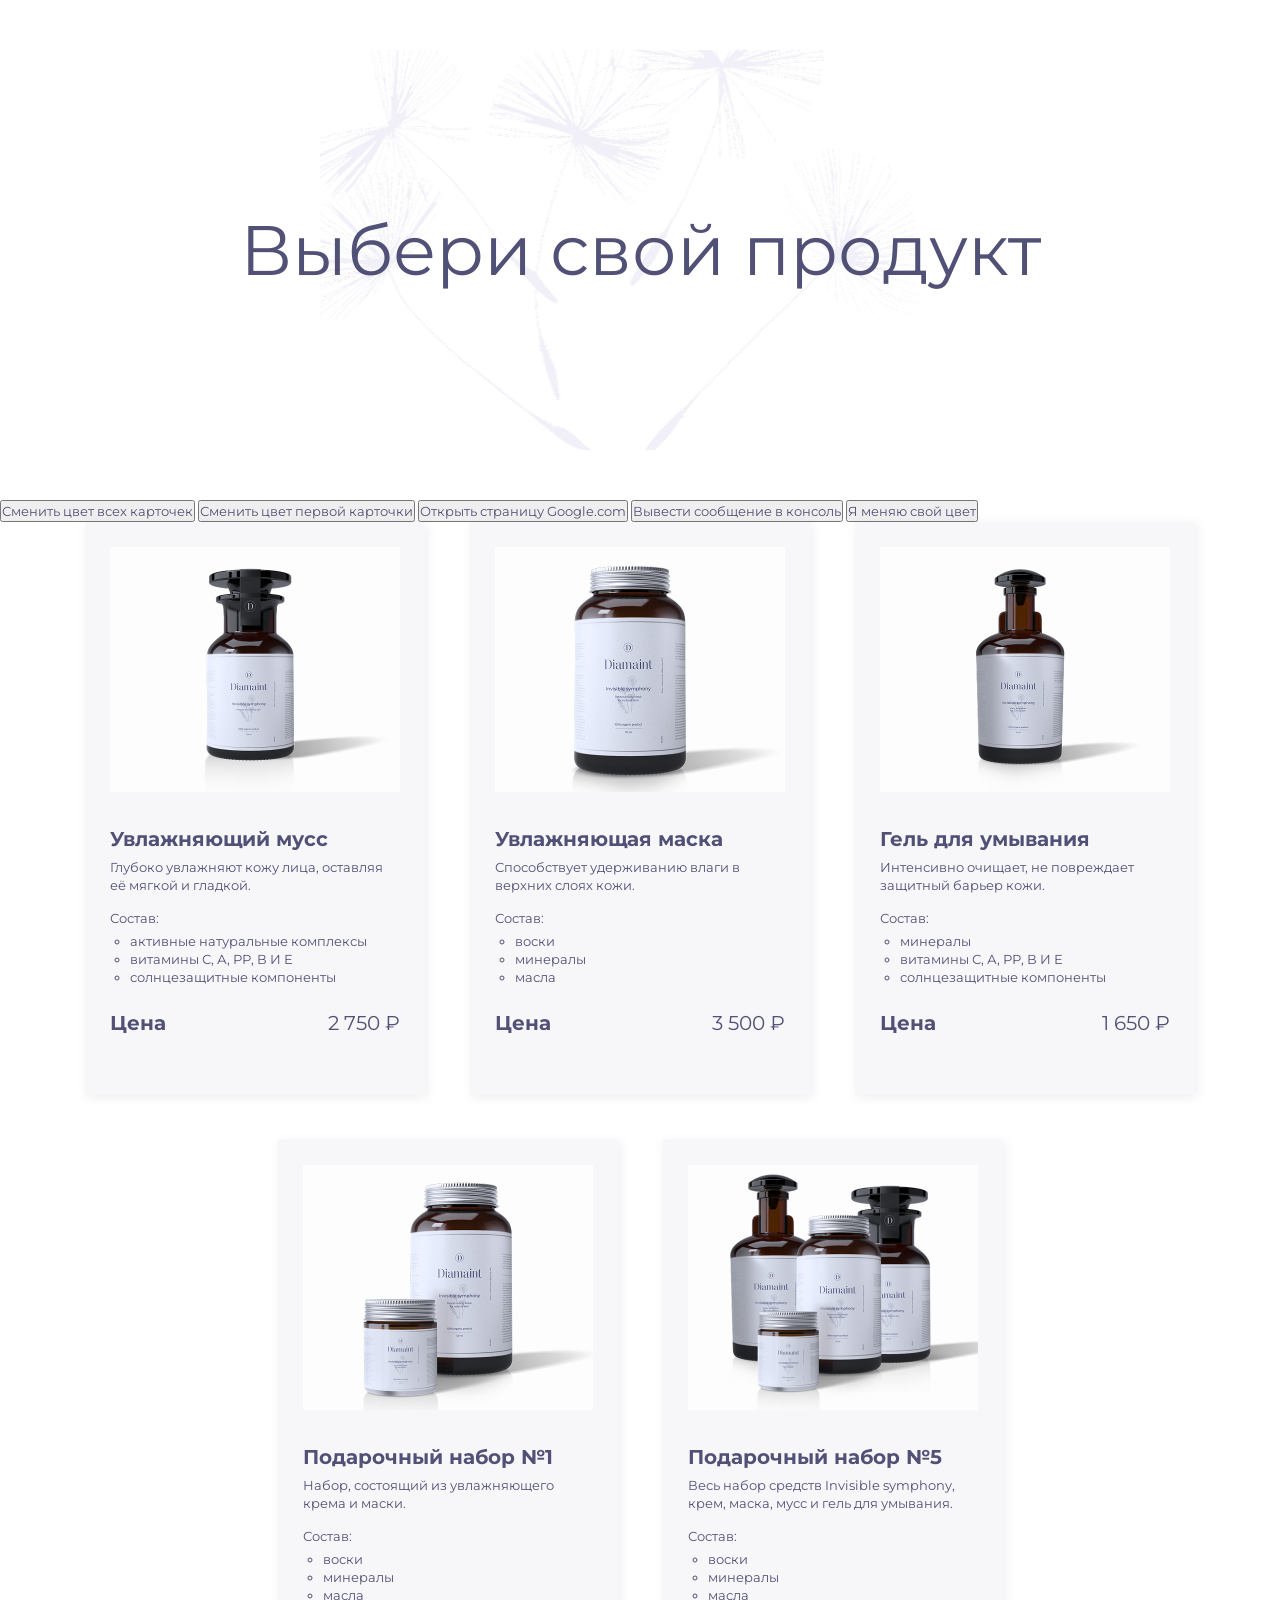
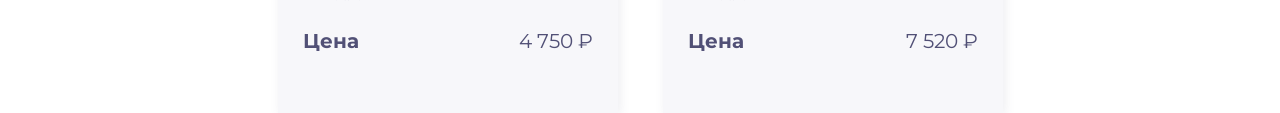
==== index.html @ cbf525f5 "Merge branch 'main' into homework-8" ====
<!DOCTYPE html>
<html lang="en">
<head>
  <meta charset="UTF-8">
  <meta name="viewport" content="width=device-width, initial-scale=1.0">
  <link rel="stylesheet" href="/styles/style.css">
  <link rel="preconnect" href="https://fonts.googleapis.com">
  <link rel="preconnect" href="https://fonts.gstatic.com" crossorigin>
  <link href="https://fonts.googleapis.com/css2?family=Montserrat:ital,wght@0,100..900;1,100..900&display=swap" rel="stylesheet">
  <title>Product Card</title>
</head>
<body>

  <header class="page-title">
    <h1 class="page-title-text">Выбери свой продукт</h1>
  </header>
  <button id="change-cards-color-btn">Сменить цвет всех карточек</button>
  <button id="change-color-first-card-btn">Сменить цвет первой карточки</button>
  <button id="open-google-btn">Открыть страницу Google.com</button>
  <button id="output-console-btn">Вывести сообщение в консоль</button>
  <button id="switch-color-btn">Я меняю свой цвет</button>
  
  <ul id="product-cards-list">
    <template id="product-card-template">
      <li class="card-container">
        <img class="product-img" alt="Увлажняющий мусс" width="290" height="245">

        <span class="product-type"></span>
        <h3 class="product-name"></h3>
        <p class="product-description"></p>

        <span>Состав:</span>
        <ul class="product-compound"></ul>

        <div class="product-price-container">
          <span class="product-class-label">Цена</span>
          <span class="product-price"></span>
        </div>
      </li>
    </template>
  </ul>

  <script src="main.js"></script>
  <script src="homework-5.js"></script>
  <script src="homework-6.js"></script>

  <script type="module" src="homework-8.js"></script>
  <script type="module" src="homework-7.js"></script>
</body>
</html>
---- styles/style.css ----
* {
  box-sizing: border-box;
  margin: 0px;
  padding: 0px;
  font-family: 'Montserrat', 'Courier New', Courier, monospace;
  font-size: 13px;
  line-height: 18px;
  color: #515076;
  font-weight: 400;
}

.page-title {
  position: relative;
  display: flex;
  justify-content: center;
  align-items: center;
  min-height: 400px;
  margin-top: 50px;
  margin-bottom: 50px;
  background-image: url("../imgs/flowers-bg.png");
  background-position: center;
  background-repeat: no-repeat;
  background-size: 50%;
}

.page-title-text {
  position: relative;
  margin: 0;
  z-index: 1;
  font-size: 70px;
  line-height: 78px;
  text-align: center;
  vertical-align: middle;
}

#product-cards-list {
  display: flex;
  flex-wrap: wrap;
  justify-content: center;
  gap: 45px;
  list-style: none;
  padding: 0;
  margin: 0 auto;
  max-width: 1200px;
}

.card-container {
  width: 340px;
  height: 573px;
  padding: 25px;
  background-color: #F7F7FA;
  box-shadow: 2px 2px 10px 0px #5150761A;
}

.product-type {
  color: #A5A3B9;
  font-size: 12px;
  line-height: 24px;
  text-transform: uppercase;
  margin-top: 30px;
  margin-bottom: 5px;
  display: block;
}

.product-name {
  font-weight: 700;
  font-size: 20px;
  line-height: 27px;
  margin-bottom: 5px;
}

.product-description {
  margin-bottom: 15px;
}

.product-compound {
  margin-left: 20px;
  margin-top: 5px;
  list-style: circle;
  margin-bottom: 25px;
}

.product-compound-item {
  margin-left: 15px;
}

.product-price-container {
  font-size: 20px;
  line-height: 24px;
  display: flex;
  justify-content: space-between;
}

.product-class-label {
  font-weight: 700;
  font-size: 20px;
  line-height: 24px;
}

.product-price {
  font-size: 20px;
  line-height: 24px;
}

.bg-color-light-blue {
  background-color: #8888fa;
}
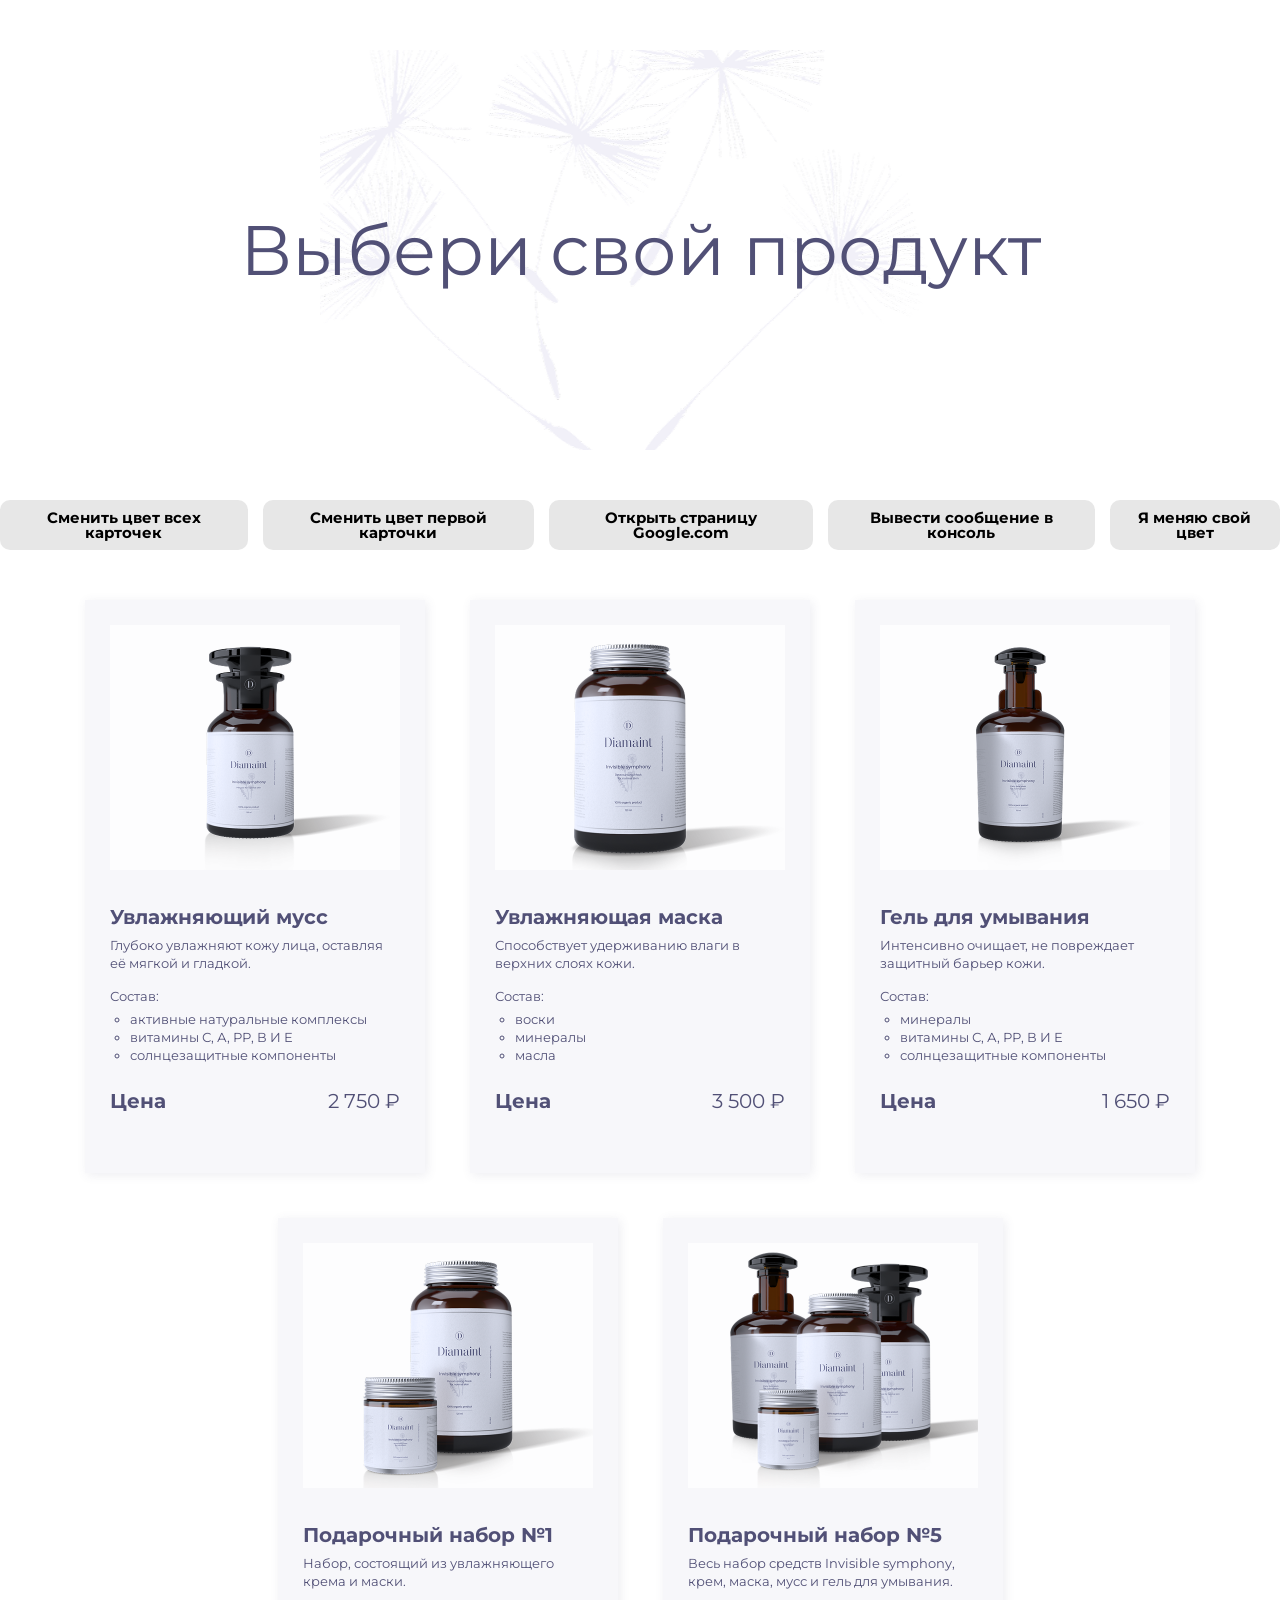
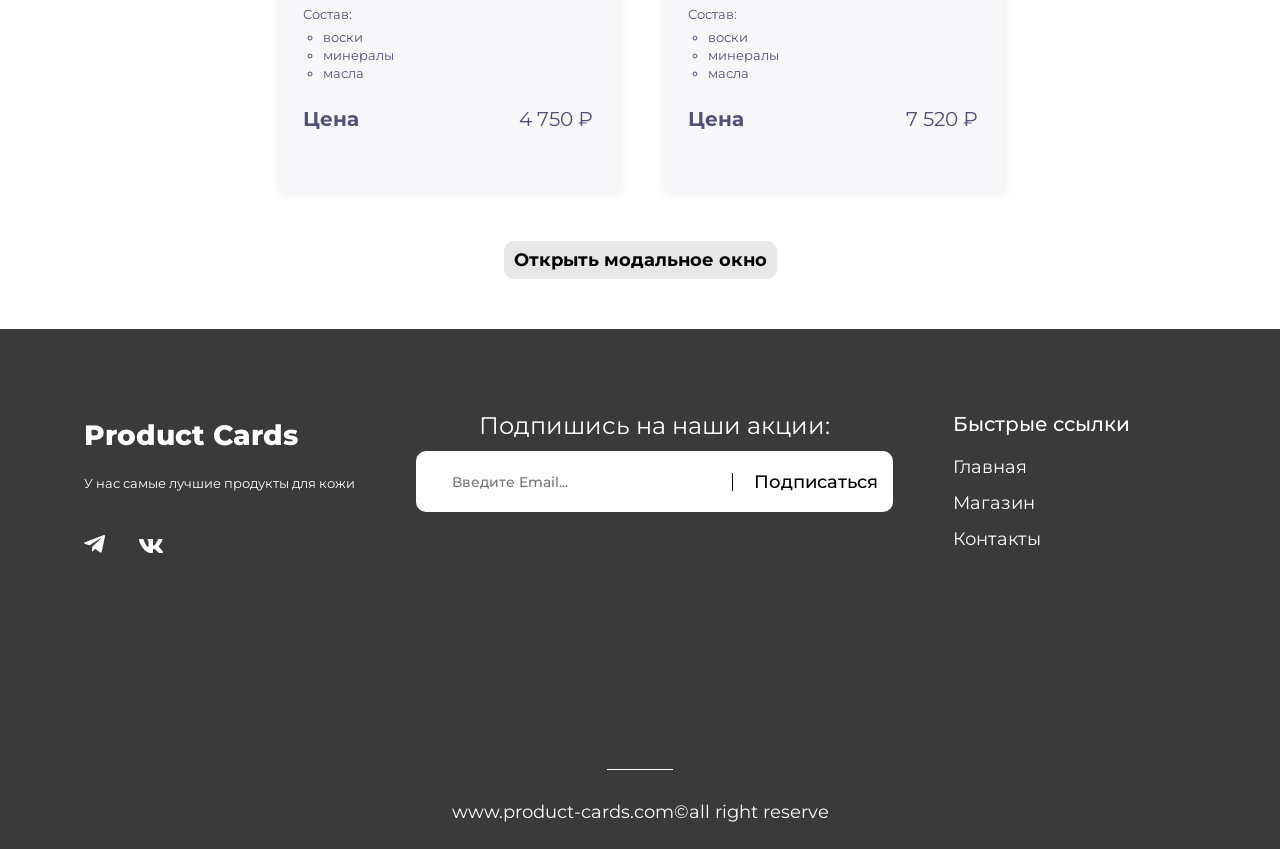
==== commit 3bb2ca57: "worked with forms and done all tasks" ====
--- a/index.html
+++ b/index.html
@@ -11,14 +11,16 @@
 </head>
 <body>
 
-  <header class="page-title">
+  <header class="page-header">
     <h1 class="page-title-text">Выбери свой продукт</h1>
   </header>
-  <button id="change-cards-color-btn">Сменить цвет всех карточек</button>
-  <button id="change-color-first-card-btn">Сменить цвет первой карточки</button>
-  <button id="open-google-btn">Открыть страницу Google.com</button>
-  <button id="output-console-btn">Вывести сообщение в консоль</button>
-  <button id="switch-color-btn">Я меняю свой цвет</button>
+  <div class="buttons-container">
+    <button class="buttons-container-item" id="change-cards-color-btn">Сменить цвет всех карточек</button>
+    <button class="buttons-container-item" id="change-color-first-card-btn">Сменить цвет первой карточки</button>
+    <button class="buttons-container-item" id="open-google-btn">Открыть страницу Google.com</button>
+    <button class="buttons-container-item" id="output-console-btn">Вывести сообщение в консоль</button>
+    <button class="buttons-container-item" id="switch-color-btn">Я меняю свой цвет</button>
+  </div>
   
   <ul id="product-cards-list">
     <template id="product-card-template">
@@ -40,11 +42,89 @@
     </template>
   </ul>
 
+  <!-- 5. Создать кнопку "Регистрация". Создать модальное окно, используя классы "modal, modal-showed". 
+  Логика такая: при нажатии на кнопку у нас открывается модальное окно путем добавления modal-showed к div с классом modal. 
+  Не забываем добавить кнопку для закрытия модалки (крестик в углу).  
+  Важные правила создания модалки:
+  1) Задний фон должен быть затемнён, но не полностью черный (Создаем класс overlay, который будет затемнять всю страницу)
+  2) Модальное окно находиться ровно по центру страницы, независимо от масштаба -->
+  <button id="open-modal-btn">Открыть модальное окно</button>
+  <div id="registration-modal" class="modal">
+    <div class="overlay"></div> 
+    <div class="modal-content">
+      <h3 class="registration-modal-title">Регистрация</h3>
+      <!-- 6. Создать форму для регистрации внутри модального окна. 
+      Она должна содержать поля: имя, фамилия, дата рождения, логин, пароль, повторение пароля. 
+      Используйте <label> для того, что бы указать пользователю, какое поле за что отвечает. 
+      Также важно использовать placeholder (обо всем этом можно будет почитать в документации в конце поста) 
+      Разрешается добавить поля на ваше усмотрение. Все поля должны иметь валидацию. -->
+      <form class="registration-modal-form">
+        <label for="name" class="registration-modal-form-item">Имя</label>
+        <input type="text" id="name" placeholder="Имя" name="name" class="registration-modal-form-input" required>
+        <label for="surname" class="registration-modal-form-item">Фамилия</label>
+        <input type="text" id="surname" placeholder="Фамилия" name="surname" class="registration-modal-form-input" required>
+        <label for="date-of-birth" class="registration-modal-form-item">Дата рождения</label>
+        <input type="date" id="date-of-birth" placeholder="Дата рождения" name="date-of-birth" class="registration-modal-form-input" required>
+        <label for="login" class="registration-modal-form-item">Логин</label>
+        <input type="text" id="login" placeholder="Логин" name="login" class="registration-modal-form-input" required>
+        <label for="password" class="registration-modal-form-item">Пароль</label>
+        <input type="password" id="password" placeholder="Пароль" name="password" class="registration-modal-form-input" required>
+        <label for="password-repeat" class="registration-modal-form-item">Повторите пароль</label>
+        <input type="password" id="password-repeat" placeholder="Повторите пароль" name="password-repeat" class="registration-modal-form-input" required>
+        <button type="submit" class="registration-modal-form-btn">Зарегистрироваться</button>
+      </form>
+      <button id="close-modal-btn">X</button>
+    </div>
+  </div>
+
   <script src="main.js"></script>
   <script src="homework-5.js"></script>
   <script src="homework-6.js"></script>
+  <script type="module" src="homework-7.js"></script>
+  <script type="module" src="homework-8.js"></script>
+  <script type="module" src="homework-9.js"></script>
+</body>
 
-  <script type="module" src="homework-8.js"></script>
-  <script type="module" src="homework-7.js"></script>
-</body>
+<!-- 3. Верстка футера используя семантические теги (footer, nav и т.д.) -->
+<footer class="footer">
+  <div class="footer-container">
+    <div class="footer-info">
+      <h3 class="footer-info-title">Product Cards</h3>
+      <span class="footer-info-description">У нас самые лучшие продукты для кожи</span>
+      <div class="footer-social-links">
+        <img class="tg-icon" src="/imgs/telegram-icon.png" alt="Телеграм">
+        <img class="vk-icon" src="/imgs/vk-icon.png" alt="ВКонтакте">
+      </div>
+    </div>
+    <div class="footer-newsletter">
+      <h3 class="footer-newsletter-title">Подпишись на наши акции:</h3>
+      <form class="footer-newsletter-form">
+        <input 
+          name="email"
+          type="email" 
+          class="footer-newsletter-input" 
+          placeholder="Введите Email..."
+          required
+          >
+        <button class="footer-newsletter-btn">Подписаться</button>
+      </form>
+    </div>
+    <div class="footer-links">
+      <span class="footer-links-title">Быстрые ссылки</span>
+      <nav class="footer-links-nav">
+        <ul class="footer-links-nav-list">
+          <li class="footer-links-nav-list-item"><a href="" class="footer-links-nav-list-item-link">Главная</a></li>
+          <li class="footer-links-nav-list-item"><a href="" class="footer-links-nav-list-item-link">Магазин</a></li>
+          <li class="footer-links-nav-list-item"><a href="" class="footer-links-nav-list-item-link">Контакты</a></li>
+        </ul>
+      </nav>
+    </div>
+  </div>
+  <div class="footer-copyright">
+    <div class="footer-copyright-line">
+
+    </div>
+    <span class="footer-copyright-text">www.product-cards.com©all right reserve</span>
+  </div>
+</footer>
 </html>
--- a/styles/style.css
+++ b/styles/style.css
@@ -9,7 +9,7 @@
   font-weight: 400;
 }
 
-.page-title {
+.page-header {
   position: relative;
   display: flex;
   justify-content: center;
@@ -33,6 +33,27 @@
   vertical-align: middle;
 }
 
+.buttons-container {
+  display: flex;
+  justify-content: center;
+  gap: 15px;
+  margin: 0 auto;
+  margin-bottom: 50px;
+}
+
+.buttons-container-item {
+  cursor: pointer;
+  padding: 10px;
+  border: none;
+  font-family: 'Montserrat';
+  font-weight: 700;
+  font-size: 15px;
+  background-color: rgb(231, 231, 231);
+  border-radius: 10px;
+  line-height: 100%;
+  color: #000000;
+}
+
 #product-cards-list {
   display: flex;
   flex-wrap: wrap;
@@ -41,6 +62,7 @@
   list-style: none;
   padding: 0;
   margin: 0 auto;
+  margin-bottom: 50px;
   max-width: 1200px;
 }
 
@@ -104,4 +126,260 @@
 
 .bg-color-light-blue {
   background-color: #8888fa;
-}+}
+
+footer {
+  display: flex;
+  flex-direction: column;
+  margin-top: 50px;
+  background: #3A3A3A;
+  height: auto;
+}
+
+.footer-container {
+  height: auto;
+  padding-top: 85px;
+  padding-left: 84px;
+  padding-right: 75px;
+  display: flex;
+  flex-direction: row;
+  flex-wrap: wrap;
+  justify-content: space-between;
+}
+
+.footer-info-title {
+  font-size: 28px;
+  line-height: 154%;
+  font-weight: 800;
+  font-family: 'Montserrat';
+  color: #FFFFFF;
+  height: auto;
+  padding-bottom: 16px;
+}
+
+.footer-info-description {
+  color: #FFFFFF;
+  height: 28px;
+  font-style: 18px;
+  line-height: 154%;
+  font-weight: 400;
+}
+
+.footer-social-links {
+  padding-top: 42px;
+  margin-bottom: 50px;
+}
+
+.tg-icon {
+  padding-right: 30.5px;
+}
+
+.footer-newsletter {
+  margin-left: 0 auto;
+  margin-bottom: 50px;
+}
+
+.footer-newsletter-title {
+  font-family: 'Montserrat';
+  font-weight: 400;
+  font-size: 24px;
+  line-height: 100%;
+  color: #FFFFFF;
+  padding-bottom: 13px;
+  text-align: center;
+}
+
+.footer-newsletter-form {
+  width: 477px;
+  background: #FFFFFF;
+  border-radius: 10px;
+  display: flex;
+  align-items: center;
+  height: 61px;
+}
+
+.footer-newsletter-input {
+  font-family: 'Montserrat';
+  font-weight: 500;
+  font-size: 14px;
+  line-height: 100%;
+  padding-left: 36px;
+  padding-top: 22px;
+  padding-bottom: 22px;
+  flex-grow: 1;
+  text-decoration: none;
+  border: none;
+  background: transparent;
+  color: #000000BF;
+  outline: none;
+}
+
+.footer-newsletter-btn {
+  font-family: 'Montserrat';
+  font-weight: 500;
+  font-size: 18px;
+  line-height: 100%;
+  text-decoration: none;
+  border: none;
+  color: #000000;
+  background: transparent;
+  border-left: 1px solid #000000;
+  padding-left: 21px;
+  padding-right: 15px;
+}
+
+.footer-links {
+  padding-right: 75px;
+  height: 147px;
+}
+
+.footer-links-title {
+  font-family: 'Montserrat';
+  font-weight: 500;
+  font-size: 20px;
+  line-height: 100%;
+  color: #FFFFFF;
+}
+
+.footer-links-nav-list {
+  margin-top: 23px;
+  list-style: none;
+}
+
+.footer-links-nav-list-item {
+  margin-bottom: 17px;
+}
+
+.footer-links-nav-list-item-link {
+  text-decoration: none;
+  color: #FFFFFF;
+  font-family: 'Montserrat';
+  font-weight: 400;
+  font-size: 18px;
+  line-height: 100%;
+}
+
+.footer-copyright {
+  margin-top: 162px;
+  margin-bottom: 28px;
+  display: flex;
+  height: auto;
+  flex-direction: column;
+  justify-content: center;
+  align-items: center;
+}
+
+.footer-copyright-line {
+  width: 66px;
+  height: 1px;
+  margin: 0 auto;
+  background-color: #FFFFFF;
+}
+
+.footer-copyright-text {
+  margin-top: 33px;
+  font-family: 'Montserrat';
+  font-weight: 400;
+  font-size: 18px;
+  line-height: 100%;
+  color: #FFFFFF;
+}
+
+.modal {
+  display: none;
+}
+
+#open-modal-btn {
+  display: block;
+  margin: 0 auto;
+  cursor: pointer;
+  padding: 10px;
+  border: none;
+  font-family: 'Montserrat';
+  font-weight: 700;
+  font-size: 18px;
+  background-color: rgb(231, 231, 231);
+  border-radius: 10px;
+  line-height: 100%;
+  color: #000000;
+}
+
+.modal-showed {
+  display: block;
+}
+
+.overlay {
+  top: 0;
+  left: 0;
+  width: 100%;
+  height: 100%;
+  position: fixed;
+  background-color: rgba(0, 0, 0, 0.5);
+  z-index: 10;
+}
+
+.modal-content {
+  top: 50%;
+  left: 50%;
+  position: fixed;
+  border-radius: 15px;
+  transform: translate(-50%, -50%);
+  background-color: #fff;
+  padding: 20px;
+  z-index: 11;
+}
+
+.registration-modal-title {
+  font-family: 'Montserrat';
+  font-weight: 700;
+  font-size: 20px;
+  line-height: 100%;
+  color: #000000;
+}
+
+.registration-modal-form {
+  display: flex;
+  flex-direction: column;
+}
+
+.registration-modal-form-item {
+  padding-top: 16px;
+  font-family: 'Montserrat';
+  font-weight: 500;
+  font-size: 14px;
+  line-height: 100%;
+}
+
+.registration-modal-form-input {
+  margin-top: 10px;
+  border: none;
+  border-bottom: 1px solid #000000;
+  text-decoration: none;
+  outline: none;
+}
+
+.registration-modal-form-btn {
+  width: 100%;
+  margin-top: 20px;
+  padding: 10px;
+  border: none;
+  font-family: 'Montserrat';
+  font-weight: 700;
+  font-size: 18px;
+  background-color: rgb(231, 231, 231);
+  border-radius: 10px;
+  line-height: 100%;
+  color: #000000;
+}
+
+#close-modal-btn {
+  width: 20px;
+  height: 20px;
+  font-weight: 700;
+  border: none;
+  background-color:rgb(231, 231, 231);
+  border-radius: 5px;
+  position: absolute;
+  top: 10px;
+  right: 10px;
+}
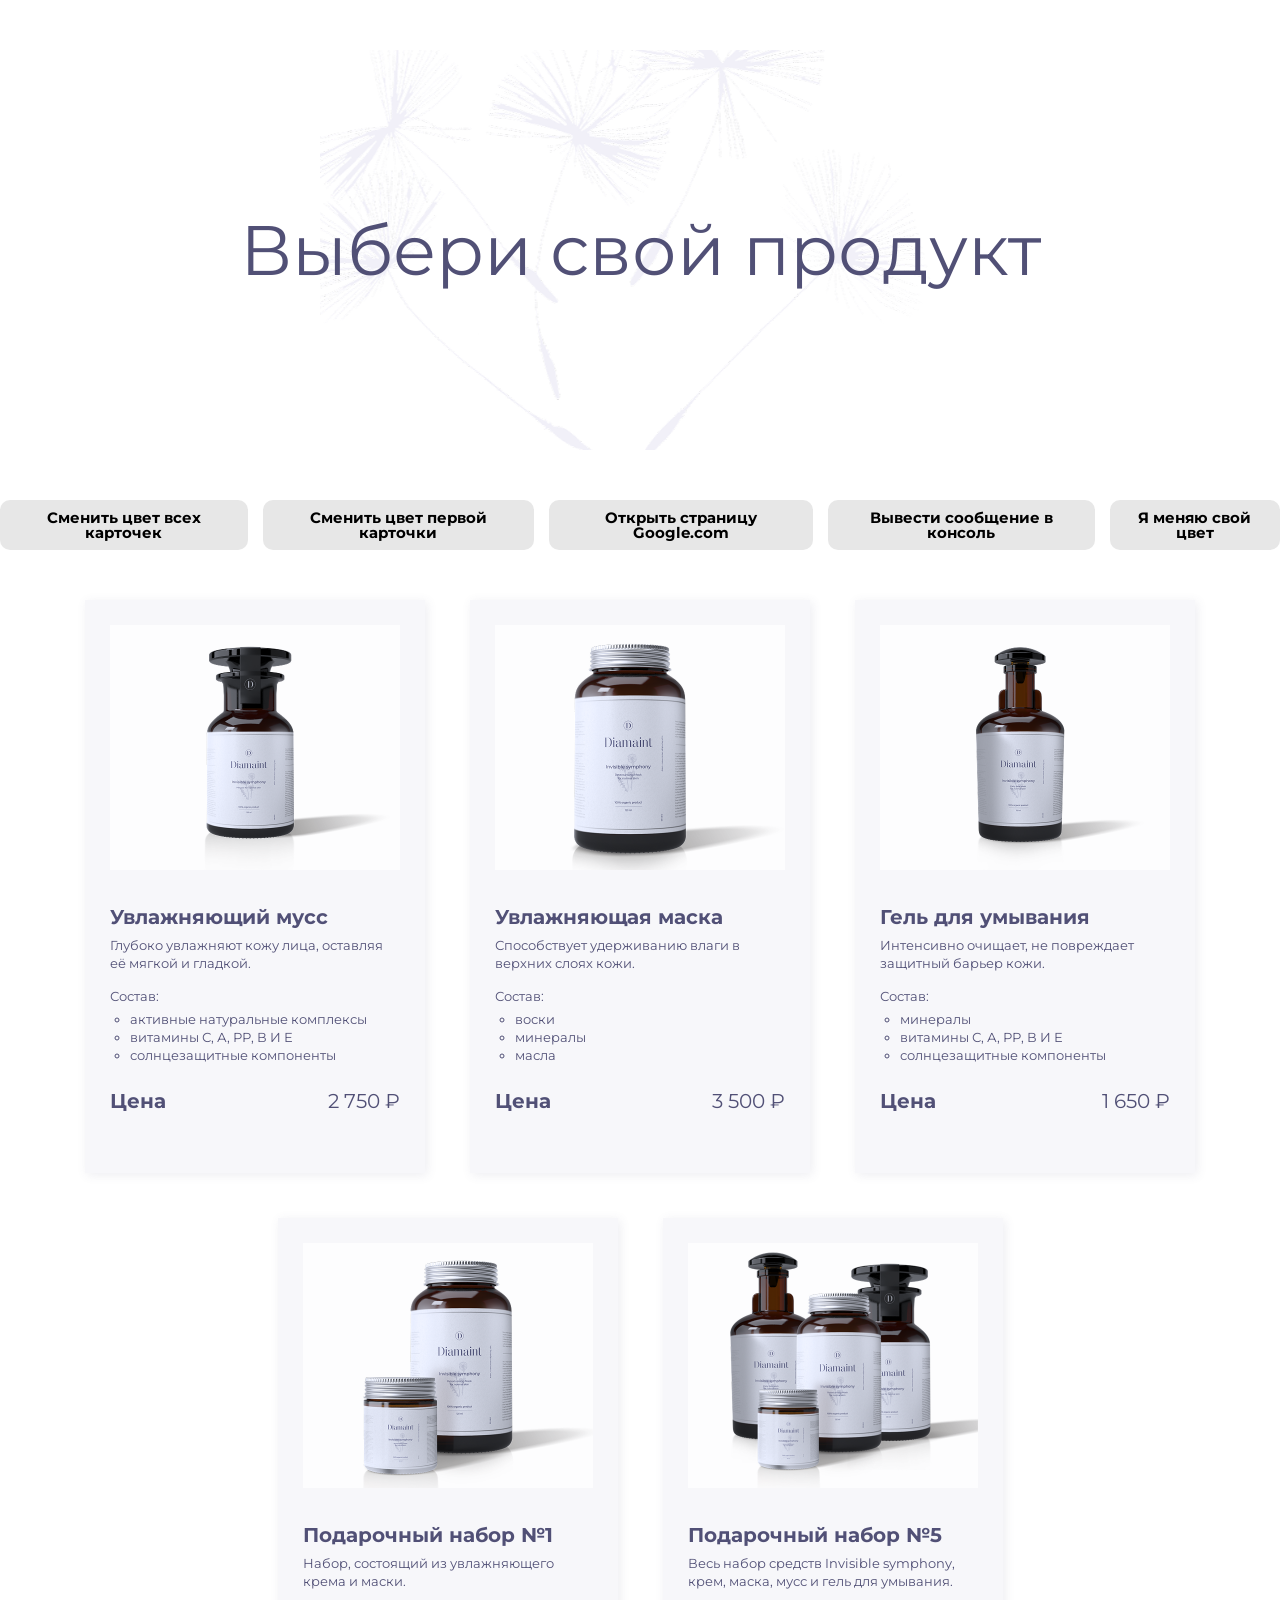
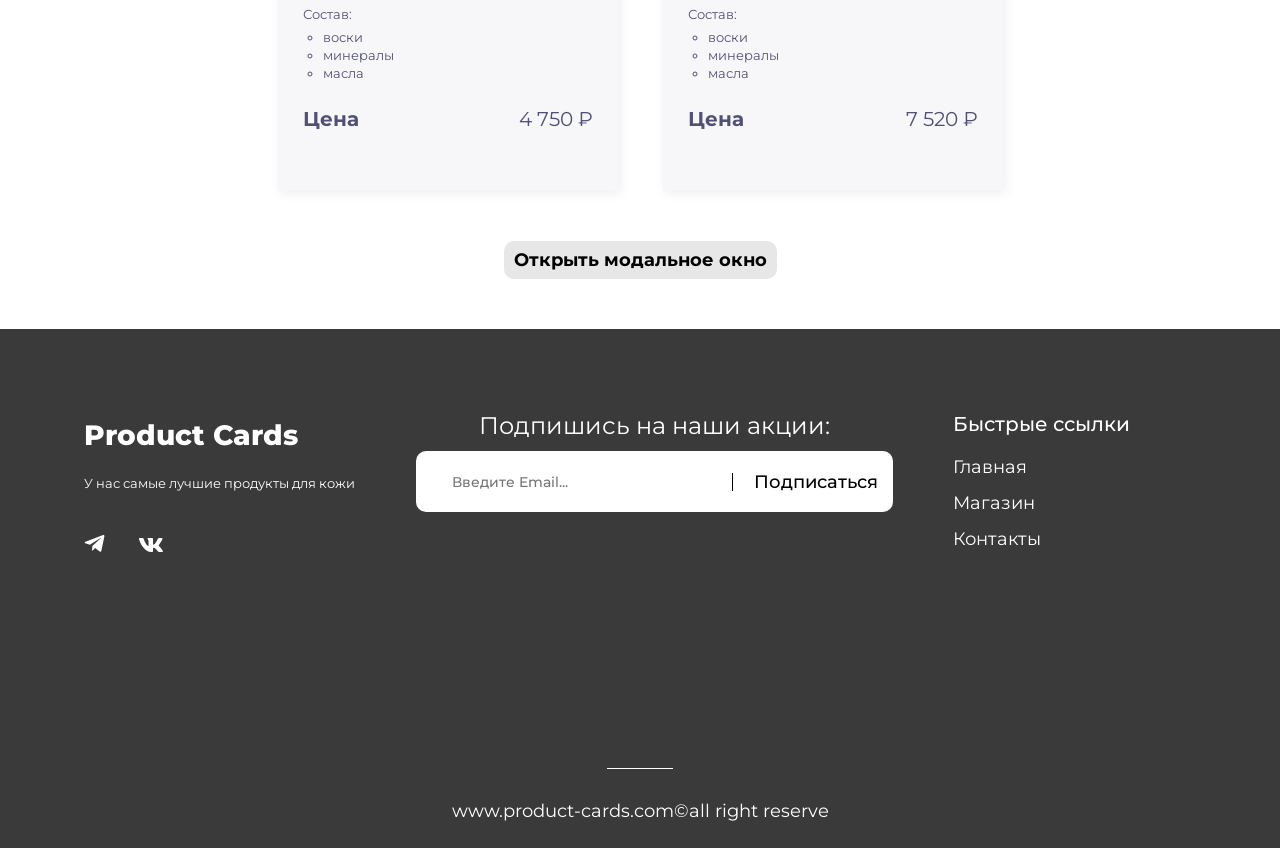
==== commit 8887f932: "rename png icons to svg and refactor code" ====
--- a/index.html
+++ b/index.html
@@ -77,6 +77,53 @@
     </div>
   </div>
 
+  <!-- 3. Верстка футера используя семантические теги (footer, nav и т.д.) -->
+  <footer class="footer">
+    <div class="footer-container">
+      <div class="footer-info">
+        <h3 class="footer-info-title">Product Cards</h3>
+        <span class="footer-info-description">У нас самые лучшие продукты для кожи</span>
+        <div class="footer-social-links">
+          <img class="tg-icon" src="/svg/tg-icon.svg" alt="Телеграм">
+          <img class="vk-icon" src="/svg/vk-icon.svg" alt="ВКонтакте">
+        </div>
+      </div>
+      <div class="footer-newsletter">
+        <h3 class="footer-newsletter-title">Подпишись на наши акции:</h3>
+        <form class="footer-newsletter-form">
+          <input 
+            name="email"
+            type="email" 
+            class="footer-newsletter-input" 
+            placeholder="Введите Email..."
+            required
+            >
+          <button class="footer-newsletter-btn">Подписаться</button>
+        </form>
+      </div>
+      <div class="footer-links">
+        <span class="footer-links-title">Быстрые ссылки</span>
+        <nav class="footer-links-nav">
+          <ul class="footer-links-nav-list">
+            <li class="footer-links-nav-list-item">
+              <a href="" class="footer-links-nav-list-item-link">Главная</a>
+            </li>
+            <li class="footer-links-nav-list-item">
+              <a href="" class="footer-links-nav-list-item-link">Магазин</a>
+            </li>
+            <li class="footer-links-nav-list-item">
+              <a href="" class="footer-links-nav-list-item-link">Контакты</a>
+            </li>
+          </ul>
+        </nav>
+      </div>
+    </div>
+    <div class="footer-copyright">
+      <div class="footer-copyright-line"></div>
+      <span class="footer-copyright-text">www.product-cards.com©all right reserve</span>
+    </div>
+  </footer>
+
   <script src="main.js"></script>
   <script src="homework-5.js"></script>
   <script src="homework-6.js"></script>
@@ -85,46 +132,5 @@
   <script type="module" src="homework-9.js"></script>
 </body>
 
-<!-- 3. Верстка футера используя семантические теги (footer, nav и т.д.) -->
-<footer class="footer">
-  <div class="footer-container">
-    <div class="footer-info">
-      <h3 class="footer-info-title">Product Cards</h3>
-      <span class="footer-info-description">У нас самые лучшие продукты для кожи</span>
-      <div class="footer-social-links">
-        <img class="tg-icon" src="/imgs/telegram-icon.png" alt="Телеграм">
-        <img class="vk-icon" src="/imgs/vk-icon.png" alt="ВКонтакте">
-      </div>
-    </div>
-    <div class="footer-newsletter">
-      <h3 class="footer-newsletter-title">Подпишись на наши акции:</h3>
-      <form class="footer-newsletter-form">
-        <input 
-          name="email"
-          type="email" 
-          class="footer-newsletter-input" 
-          placeholder="Введите Email..."
-          required
-          >
-        <button class="footer-newsletter-btn">Подписаться</button>
-      </form>
-    </div>
-    <div class="footer-links">
-      <span class="footer-links-title">Быстрые ссылки</span>
-      <nav class="footer-links-nav">
-        <ul class="footer-links-nav-list">
-          <li class="footer-links-nav-list-item"><a href="" class="footer-links-nav-list-item-link">Главная</a></li>
-          <li class="footer-links-nav-list-item"><a href="" class="footer-links-nav-list-item-link">Магазин</a></li>
-          <li class="footer-links-nav-list-item"><a href="" class="footer-links-nav-list-item-link">Контакты</a></li>
-        </ul>
-      </nav>
-    </div>
-  </div>
-  <div class="footer-copyright">
-    <div class="footer-copyright-line">
 
-    </div>
-    <span class="footer-copyright-text">www.product-cards.com©all right reserve</span>
-  </div>
-</footer>
 </html>
--- a/styles/style.css
+++ b/styles/style.css
@@ -171,7 +171,14 @@
 }
 
 .tg-icon {
-  padding-right: 30.5px;
+  width: 21px;
+  height: 17px;
+  margin-right: 30.5px;
+}
+
+.vk-icon {
+  width: 24px;
+  height: 14px;
 }
 
 .footer-newsletter {
